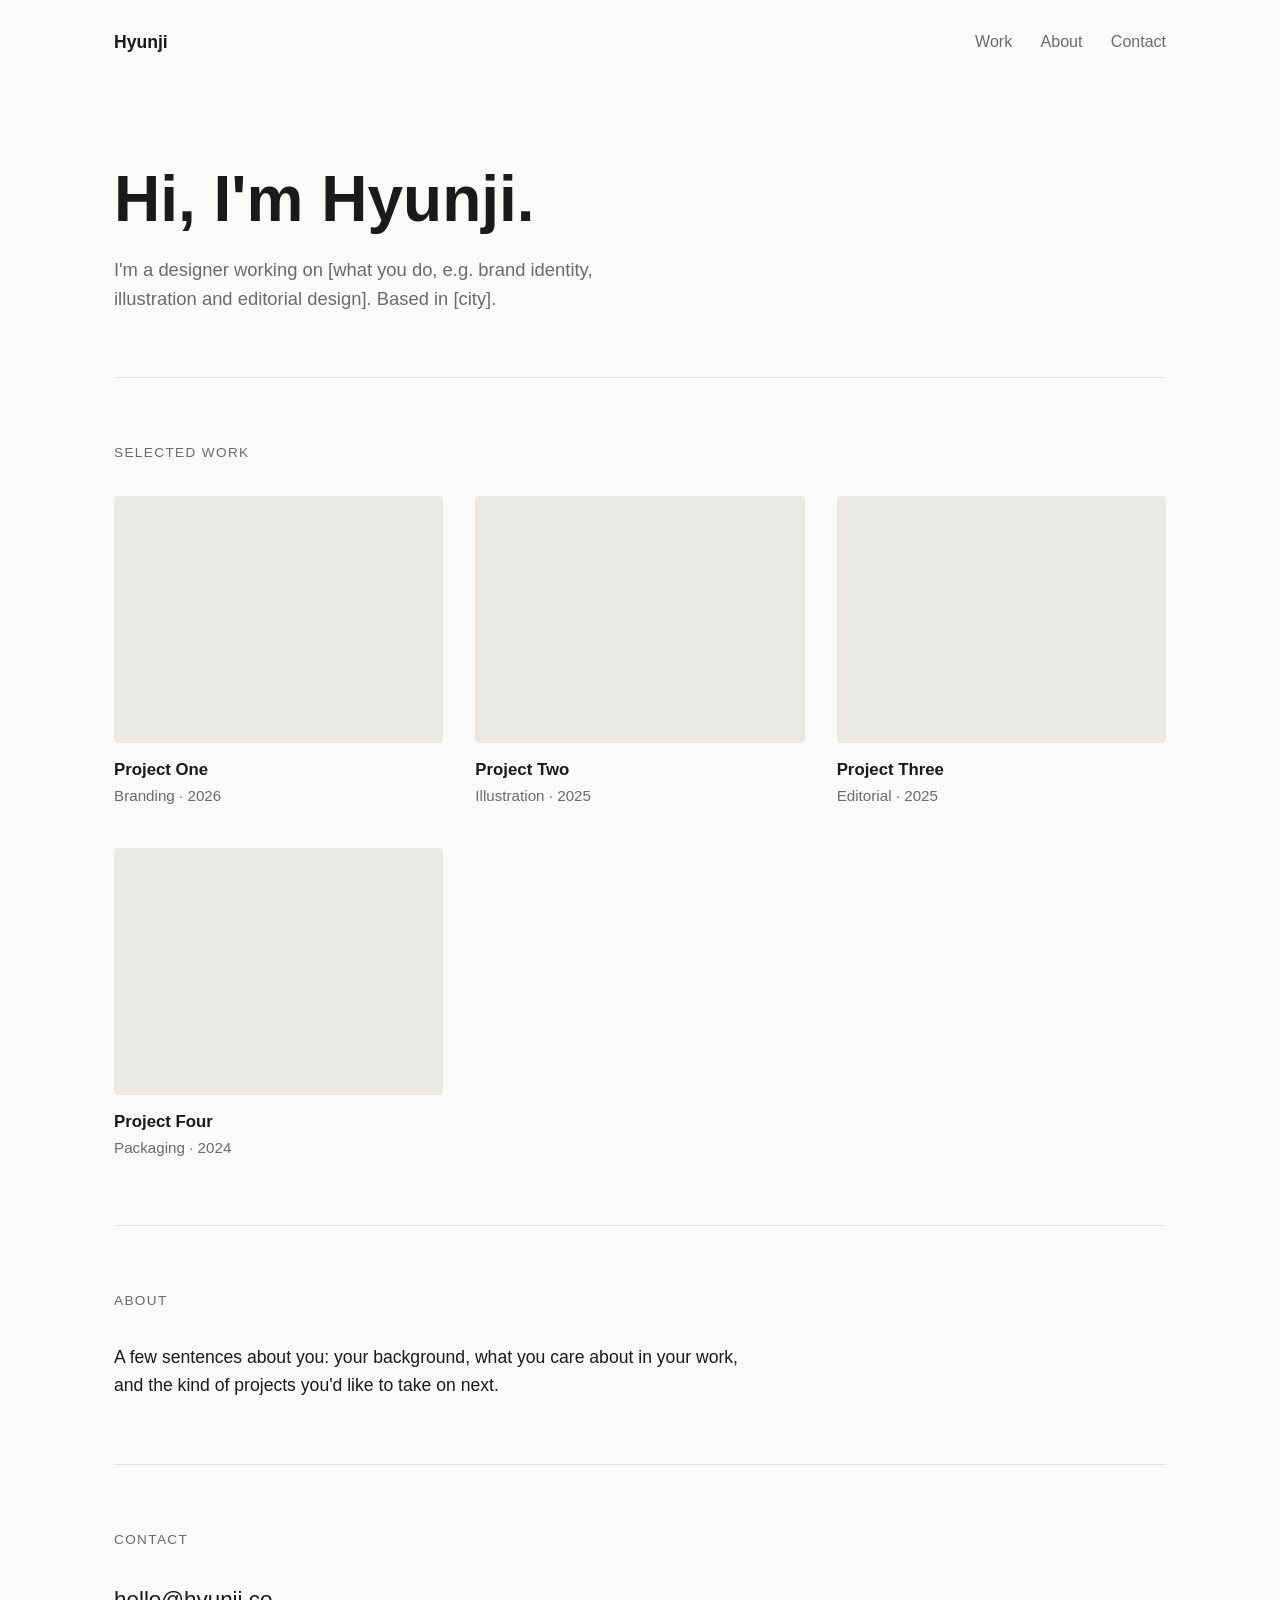
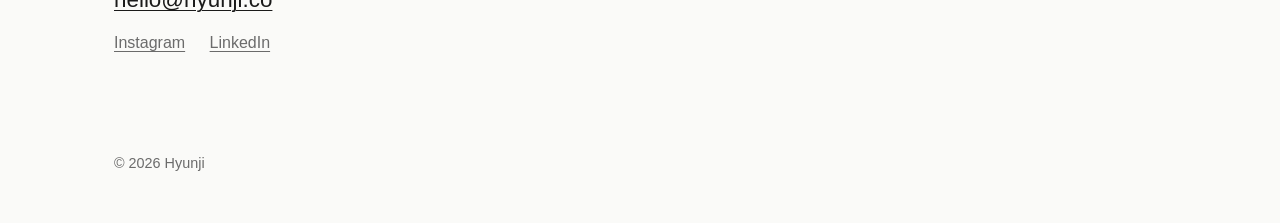
==== index.html @ ef00aecf "starter" ====
<!DOCTYPE html>
<html lang="en">
<head>
  <meta charset="UTF-8">
  <meta name="viewport" content="width=device-width, initial-scale=1.0">
  <title>Hyunji — Portfolio</title>
  <meta name="description" content="Portfolio of Hyunji, designer.">
  <link rel="stylesheet" href="style.css">
</head>
<body>

  <header class="site-header">
    <a href="#" class="logo">Hyunji</a>
    <nav>
      <a href="#work">Work</a>
      <a href="#about">About</a>
      <a href="#contact">Contact</a>
    </nav>
  </header>

  <main>
    <section class="intro">
      <h1>Hi, I'm Hyunji.</h1>
      <p>I'm a designer working on [what you do, e.g. brand identity, illustration and editorial design]. Based in [city].</p>
    </section>

    <section id="work" class="work">
      <h2>Selected work</h2>
      <div class="grid">
        <!--
          To add a project image: put the file in the images folder,
          then replace <div class="thumb"></div> with:
          <img class="thumb" src="images/your-file.jpg" alt="Short description">
        -->
        <article class="project">
          <div class="thumb"></div>
          <h3>Project One</h3>
          <p>Branding · 2026</p>
        </article>
        <article class="project">
          <div class="thumb"></div>
          <h3>Project Two</h3>
          <p>Illustration · 2025</p>
        </article>
        <article class="project">
          <div class="thumb"></div>
          <h3>Project Three</h3>
          <p>Editorial · 2025</p>
        </article>
        <article class="project">
          <div class="thumb"></div>
          <h3>Project Four</h3>
          <p>Packaging · 2024</p>
        </article>
      </div>
    </section>

    <section id="about" class="about">
      <h2>About</h2>
      <p>A few sentences about you: your background, what you care about in your work, and the kind of projects you'd like to take on next.</p>
    </section>

    <section id="contact" class="contact">
      <h2>Contact</h2>
      <p><a href="mailto:hello@hyunji.co">hello@hyunji.co</a></p>
      <p class="links">
        <a href="https://www.instagram.com/">Instagram</a>
        <a href="https://www.linkedin.com/">LinkedIn</a>
      </p>
    </section>
  </main>

  <footer class="site-footer">
    <p>© 2026 Hyunji</p>
  </footer>

</body>
</html>
---- style.css ----
/* ---- Colors: change these to restyle the whole site ---- */
:root {
  --text: #1a1a1a;
  --muted: #6b6b6b;
  --bg: #fafaf8;
  --line: #e4e4e0;
}

* { box-sizing: border-box; margin: 0; padding: 0; }

body {
  font-family: -apple-system, BlinkMacSystemFont, "Helvetica Neue", Arial, sans-serif;
  color: var(--text);
  background: var(--bg);
  line-height: 1.6;
}

a { color: inherit; }

main, .site-header, .site-footer {
  max-width: 1100px;
  margin: 0 auto;
  padding-left: 24px;
  padding-right: 24px;
}

/* ---- Header ---- */
.site-header {
  display: flex;
  justify-content: space-between;
  align-items: center;
  padding-top: 28px;
  padding-bottom: 28px;
}
.logo { font-weight: 600; text-decoration: none; font-size: 1.1rem; }
nav a { margin-left: 24px; text-decoration: none; color: var(--muted); }
nav a:hover { color: var(--text); }

/* ---- Sections ---- */
section { padding: 64px 0; border-top: 1px solid var(--line); }
.intro { border-top: none; padding-top: 80px; }
.intro h1 { font-size: clamp(2.2rem, 6vw, 4rem); font-weight: 600; line-height: 1.1; }
.intro p { margin-top: 20px; max-width: 560px; font-size: 1.15rem; color: var(--muted); }
h2 {
  font-size: 0.85rem;
  text-transform: uppercase;
  letter-spacing: 0.1em;
  color: var(--muted);
  margin-bottom: 32px;
  font-weight: 500;
}

/* ---- Project grid ---- */
.grid {
  display: grid;
  grid-template-columns: repeat(auto-fill, minmax(300px, 1fr));
  gap: 40px 32px;
}
.thumb {
  display: block;
  width: 100%;
  aspect-ratio: 4 / 3;
  object-fit: cover;
  background: #e9e8e3;
  border-radius: 4px;
  transition: opacity 0.2s;
}
.project:hover .thumb { opacity: 0.85; }
.project h3 { margin-top: 14px; font-size: 1.05rem; font-weight: 600; }
.project p { color: var(--muted); font-size: 0.95rem; }

/* ---- About & contact ---- */
.about p { max-width: 640px; font-size: 1.1rem; }
.contact a { text-decoration-thickness: 1px; text-underline-offset: 3px; }
.contact p:first-of-type { font-size: 1.4rem; }
.links { margin-top: 12px; }
.links a { margin-right: 20px; color: var(--muted); }

/* ---- Footer ---- */
.site-footer { padding-top: 32px; padding-bottom: 48px; color: var(--muted); font-size: 0.9rem; }

/* ---- Phones ---- */
@media (max-width: 600px) {
  nav a { margin-left: 16px; }
  section { padding: 48px 0; }
}
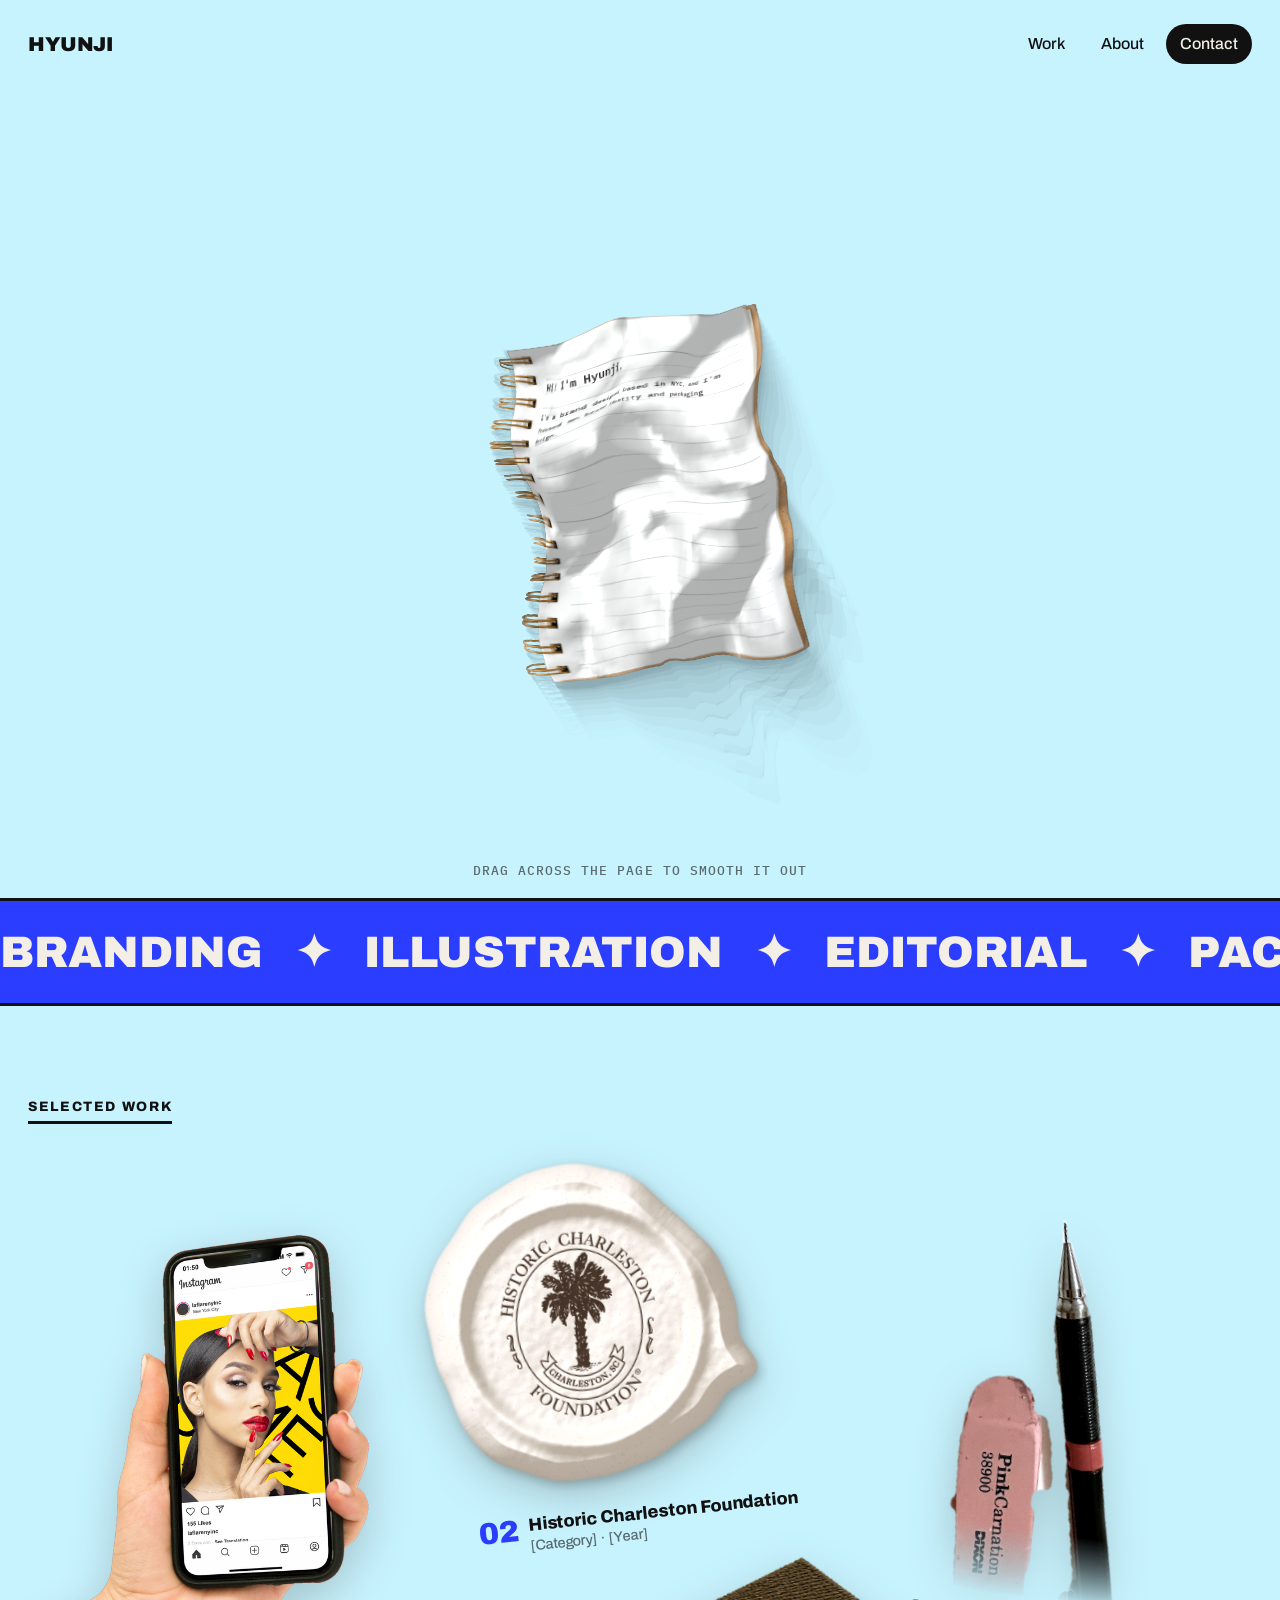
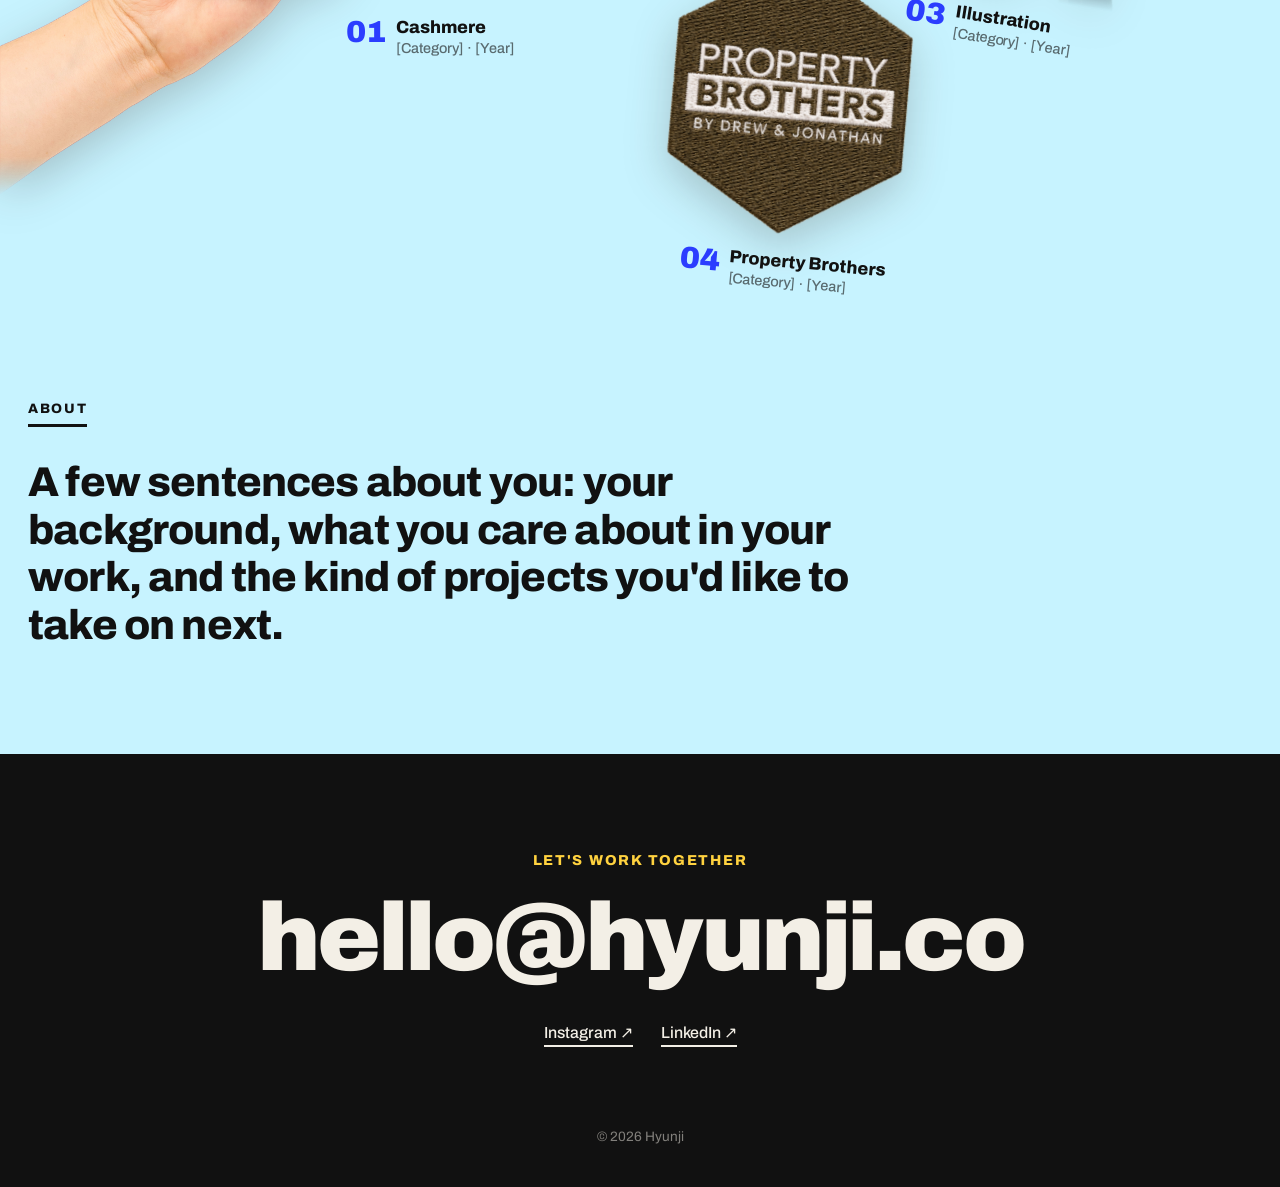
==== commit 4a19e23a: "added notebook" ====
--- a/index.html
+++ b/index.html
@@ -5,6 +5,9 @@
   <meta name="viewport" content="width=device-width, initial-scale=1.0">
   <title>Hyunji — Portfolio</title>
   <meta name="description" content="Portfolio of Hyunji, designer.">
+  <link rel="preconnect" href="https://fonts.googleapis.com">
+  <link rel="preconnect" href="https://fonts.gstatic.com" crossorigin>
+  <link href="https://fonts.googleapis.com/css2?family=Archivo:wght@400;500;800;900&family=IBM+Plex+Mono:wght@500;600&display=swap" rel="stylesheet">
   <link rel="stylesheet" href="style.css">
 </head>
 <body>
@@ -14,65 +17,75 @@
     <nav>
       <a href="#work">Work</a>
       <a href="#about">About</a>
-      <a href="#contact">Contact</a>
+      <a href="#contact" class="nav-cta">Contact</a>
     </nav>
   </header>
 
   <main>
-    <section class="intro">
-      <h1>Hi, I'm Hyunji.</h1>
-      <p>I'm a designer working on [what you do, e.g. brand identity, illustration and editorial design]. Based in [city].</p>
+    <!-- Interactive hero: a crumpled notebook page (hero.js). What it says is set at the top of hero.js. -->
+    <section class="hero" aria-label="Introduction">
+      <h1 class="sr-only">Hi! I'm Hyunji. I'm a brand designer based in NYC, and I'm focused on brand identity and packaging design.</h1>
+      <canvas class="hero-canvas" aria-hidden="true"></canvas>
+      <div class="hero-cursor" aria-hidden="true"><div class="ring"></div><div class="dot"></div></div>
+      <p class="hero-hint" aria-hidden="true"></p>
     </section>
 
+    <!-- Scrolling strip: edit the words to match what you do -->
+    <div class="marquee" aria-hidden="true">
+      <div class="marquee-track">
+        <span>Branding</span><span>✦</span><span>Illustration</span><span>✦</span><span>Editorial</span><span>✦</span><span>Packaging</span><span>✦</span>
+        <span>Branding</span><span>✦</span><span>Illustration</span><span>✦</span><span>Editorial</span><span>✦</span><span>Packaging</span><span>✦</span>
+      </div>
+    </div>
+
+    <!-- Projects: free-floating layout.
+         Each piece is positioned in style.css (.p-cashmere, .p-hc, .p-illustration, .p-pb).
+         To swap an image, change its src below. Transparent PNGs look best. -->
     <section id="work" class="work">
-      <h2>Selected work</h2>
-      <div class="grid">
-        <!--
-          To add a project image: put the file in the images folder,
-          then replace <div class="thumb"></div> with:
-          <img class="thumb" src="images/your-file.jpg" alt="Short description">
-        -->
-        <article class="project">
-          <div class="thumb"></div>
-          <h3>Project One</h3>
-          <p>Branding · 2026</p>
-        </article>
-        <article class="project">
-          <div class="thumb"></div>
-          <h3>Project Two</h3>
-          <p>Illustration · 2025</p>
-        </article>
-        <article class="project">
-          <div class="thumb"></div>
-          <h3>Project Three</h3>
-          <p>Editorial · 2025</p>
-        </article>
-        <article class="project">
-          <div class="thumb"></div>
-          <h3>Project Four</h3>
-          <p>Packaging · 2024</p>
-        </article>
+      <h2 class="section-title">Selected work</h2>
+      <div class="float-field">
+
+        <a class="piece p-cashmere" href="#">
+          <img src="images/cashmere.png" alt="Cashmere: hand holding a phone showing an Instagram post">
+          <span class="caption"><span class="num">01</span><span class="title">Cashmere</span><span class="meta">[Category] · [Year]</span></span>
+        </a>
+
+        <a class="piece p-hc" href="#">
+          <img src="images/hc_seal.png" alt="Historic Charleston Foundation logo stamped in an ivory wax seal">
+          <span class="caption"><span class="num">02</span><span class="title">Historic Charleston Foundation</span><span class="meta">[Category] · [Year]</span></span>
+        </a>
+
+        <a class="piece p-illustration" href="#">
+          <img src="images/illustration.png" alt="Mechanical pencil and pink eraser">
+          <span class="caption"><span class="num">03</span><span class="title">Illustration</span><span class="meta">[Category] · [Year]</span></span>
+        </a>
+
+        <a class="piece p-pb" href="#">
+          <img src="images/pb.png" alt="Property Brothers embroidered patch">
+          <span class="caption"><span class="num">04</span><span class="title">Property Brothers</span><span class="meta">[Category] · [Year]</span></span>
+        </a>
+
       </div>
     </section>
 
+    <!-- About -->
     <section id="about" class="about">
-      <h2>About</h2>
-      <p>A few sentences about you: your background, what you care about in your work, and the kind of projects you'd like to take on next.</p>
-    </section>
-
-    <section id="contact" class="contact">
-      <h2>Contact</h2>
-      <p><a href="mailto:hello@hyunji.co">hello@hyunji.co</a></p>
-      <p class="links">
-        <a href="https://www.instagram.com/">Instagram</a>
-        <a href="https://www.linkedin.com/">LinkedIn</a>
-      </p>
+      <h2 class="section-title">About</h2>
+      <p class="about-lead">A few sentences about you: your background, what you care about in your work, and the kind of projects you'd like to take on next.</p>
     </section>
   </main>
 
-  <footer class="site-footer">
-    <p>© 2026 Hyunji</p>
-  </footer>
+  <!-- Contact -->
+  <section id="contact" class="contact">
+    <p class="contact-kicker">Let's work together</p>
+    <a class="contact-email" href="mailto:hello@hyunji.co">hello@hyunji.co</a>
+    <p class="links">
+      <a href="https://www.instagram.com/">Instagram ↗</a>
+      <a href="https://www.linkedin.com/">LinkedIn ↗</a>
+    </p>
+    <p class="copyright">© 2026 Hyunji</p>
+  </section>
 
+  <script src="hero.js" defer></script>
 </body>
 </html>
--- a/style.css
+++ b/style.css
@@ -1,27 +1,32 @@
 /* ---- Colors: change these to restyle the whole site ---- */
 :root {
-  --text: #1a1a1a;
-  --muted: #6b6b6b;
-  --bg: #fafaf8;
-  --line: #e4e4e0;
+  --ink: #111111;      /* text and borders */
+  --bg: #c7f3ff;       /* page background */
+  --paper: #f3efe6;    /* light text on dark areas */
+  --accent: #2b3dff;   /* main color (electric blue) */
+  --pop1: #ff5a36;     /* project placeholder colors */
+  --pop2: #ffd23f;
+  --pop3: #2b3dff;
+  --pop4: #ff9ecf;
 }
 
 * { box-sizing: border-box; margin: 0; padding: 0; }
 
 body {
-  font-family: -apple-system, BlinkMacSystemFont, "Helvetica Neue", Arial, sans-serif;
-  color: var(--text);
+  overflow-x: hidden;
+  font-family: "Archivo", "Helvetica Neue", Arial, sans-serif;
+  color: var(--ink);
   background: var(--bg);
-  line-height: 1.6;
+  line-height: 1.5;
 }
 
 a { color: inherit; }
 
-main, .site-header, .site-footer {
-  max-width: 1100px;
+main, .site-header {
+  max-width: 1280px;
   margin: 0 auto;
-  padding-left: 24px;
-  padding-right: 24px;
+  padding-left: 28px;
+  padding-right: 28px;
 }
 
 /* ---- Header ---- */
@@ -29,58 +34,264 @@
   display: flex;
   justify-content: space-between;
   align-items: center;
-  padding-top: 28px;
-  padding-bottom: 28px;
-}
-.logo { font-weight: 600; text-decoration: none; font-size: 1.1rem; }
-nav a { margin-left: 24px; text-decoration: none; color: var(--muted); }
-nav a:hover { color: var(--text); }
-
-/* ---- Sections ---- */
-section { padding: 64px 0; border-top: 1px solid var(--line); }
-.intro { border-top: none; padding-top: 80px; }
-.intro h1 { font-size: clamp(2.2rem, 6vw, 4rem); font-weight: 600; line-height: 1.1; }
-.intro p { margin-top: 20px; max-width: 560px; font-size: 1.15rem; color: var(--muted); }
-h2 {
+  padding-top: 24px;
+  padding-bottom: 24px;
+}
+.logo {
+  font-weight: 900;
+  font-size: 1.25rem;
+  text-transform: uppercase;
+  text-decoration: none;
+  letter-spacing: -0.02em;
+}
+nav { display: flex; gap: 8px; align-items: center; }
+nav a {
+  text-decoration: none;
+  font-weight: 500;
+  padding: 8px 14px;
+  border-radius: 999px;
+  transition: background 0.15s;
+}
+nav a:hover { background: rgba(0, 0, 0, 0.07); }
+nav .nav-cta { background: var(--ink); color: var(--paper); }
+nav .nav-cta:hover { background: var(--accent); }
+
+/* ---- Interactive hero (hero.js) ---- */
+.hero {
+  position: relative;
+  width: 100vw;
+  margin-left: calc(50% - 50vw);
+  height: calc(100vh - 90px);
+  height: calc(100svh - 90px);
+  min-height: 520px;
+  overflow: hidden;
+  cursor: none;
+  user-select: none;
+  -webkit-user-select: none;
+  touch-action: pan-y;       /* vertical swipes still scroll the page on phones */
+}
+.hero[data-still] { cursor: auto; }
+.hero-canvas { position: absolute; inset: 0; width: 100%; height: 100%; display: block; }
+
+.hero-cursor {
+  position: absolute;
+  left: 0;
+  top: 0;
+  pointer-events: none;
+  z-index: 2;
+  transform: translate(-200px, -200px);
+}
+.hero-cursor .ring {
+  position: absolute;
+  width: var(--ring, 150px);
+  height: var(--ring, 150px);
+  margin: calc(var(--ring, 150px) / -2) 0 0 calc(var(--ring, 150px) / -2);
+  border-radius: 50%;
+  border: 1.5px solid rgba(17, 17, 17, 0.35);
+  transition: width .3s, height .3s, margin .3s, border-color .3s, opacity .3s;
+}
+.hero[data-down] .hero-cursor .ring { border-color: rgba(17, 17, 17, 0.7); }
+.hero[data-look="flat"] .hero-cursor .ring {
+  width: 44px; height: 44px; margin: -22px 0 0 -22px;
+  border-color: var(--accent);
+}
+.hero-cursor .dot {
+  position: absolute;
+  width: 6px; height: 6px; margin: -3px 0 0 -3px;
+  border-radius: 50%;
+  background: var(--ink);
+}
+.hero[data-still] .hero-cursor { display: none; }
+@media (hover: none) {
+  .hero-cursor { opacity: 0; transition: opacity .3s; }
+  .hero[data-down] .hero-cursor { opacity: 1; }
+}
+
+.hero-hint {
+  position: absolute;
+  left: 0; right: 0; bottom: 18px;
+  text-align: center;
+  font-family: "IBM Plex Mono", ui-monospace, monospace;
+  font-weight: 500;
+  font-size: 0.8rem;
+  letter-spacing: 0.08em;
+  text-transform: uppercase;
+  opacity: 0.6;
+  pointer-events: none;
+}
+.hero[data-still] .hero-hint { display: none; }
+
+.sr-only {
+  position: absolute; width: 1px; height: 1px; padding: 0; margin: -1px;
+  overflow: hidden; clip: rect(0, 0, 0, 0); white-space: nowrap; border: 0;
+}
+
+/* ---- Scrolling strip ---- */
+.marquee {
+  background: var(--accent);
+  color: var(--paper);
+  overflow: hidden;
+  border-top: 3px solid var(--ink);
+  border-bottom: 3px solid var(--ink);
+  width: 100vw;
+  margin-left: calc(50% - 50vw);
+}
+.marquee-track {
+  display: flex;
+  gap: 32px;
+  width: max-content;
+  padding: 18px 0;
+  font-size: clamp(1.5rem, 4vw, 2.75rem);
+  font-weight: 900;
+  text-transform: uppercase;
+  white-space: nowrap;
+  animation: scroll 22s linear infinite;
+}
+@keyframes scroll {
+  from { transform: translateX(0); }
+  to   { transform: translateX(-50%); }
+}
+@media (prefers-reduced-motion: reduce) {
+  .marquee-track { animation: none; }
+}
+
+/* ---- Section titles ---- */
+.section-title {
   font-size: 0.85rem;
-  text-transform: uppercase;
-  letter-spacing: 0.1em;
-  color: var(--muted);
+  font-weight: 800;
+  text-transform: uppercase;
+  letter-spacing: 0.12em;
   margin-bottom: 32px;
-  font-weight: 500;
-}
-
-/* ---- Project grid ---- */
-.grid {
-  display: grid;
-  grid-template-columns: repeat(auto-fill, minmax(300px, 1fr));
-  gap: 40px 32px;
-}
-.thumb {
+  display: inline-block;
+  border-bottom: 3px solid var(--ink);
+  padding-bottom: 4px;
+}
+
+/* ---- Projects: free-floating layout ---- */
+.work { padding: 88px 0 40px; }
+
+/* The field spans the full window width so Cashmere's arm can enter from the left edge.
+   Positions and sizes are in vw (percent of window width), so the layout scales as one piece. */
+.float-field {
+  position: relative;
+  width: 100vw;
+  margin-left: calc(50% - 50vw);
+  height: 60vw;
+  max-height: 1150px;
+}
+.piece {
+  position: absolute;
+  display: block;
+  text-decoration: none;
+  transform: rotate(var(--tilt, 0deg));
+  transition: transform 0.35s cubic-bezier(.2, .8, .2, 1);
+}
+.piece img {
   display: block;
   width: 100%;
-  aspect-ratio: 4 / 3;
-  object-fit: cover;
-  background: #e9e8e3;
-  border-radius: 4px;
-  transition: opacity 0.2s;
-}
-.project:hover .thumb { opacity: 0.85; }
-.project h3 { margin-top: 14px; font-size: 1.05rem; font-weight: 600; }
-.project p { color: var(--muted); font-size: 0.95rem; }
-
-/* ---- About & contact ---- */
-.about p { max-width: 640px; font-size: 1.1rem; }
-.contact a { text-decoration-thickness: 1px; text-underline-offset: 3px; }
-.contact p:first-of-type { font-size: 1.4rem; }
-.links { margin-top: 12px; }
-.links a { margin-right: 20px; color: var(--muted); }
-
-/* ---- Footer ---- */
-.site-footer { padding-top: 32px; padding-bottom: 48px; color: var(--muted); font-size: 0.9rem; }
+  height: auto;
+  filter: drop-shadow(0 14px 22px rgba(40, 25, 10, 0.22));
+  transition: filter 0.35s;
+}
+.piece:hover {
+  transform: rotate(calc(var(--tilt, 0deg) * 0.3)) translateY(-10px) scale(1.03);
+  z-index: 5;
+}
+.piece:hover img { filter: drop-shadow(0 26px 30px rgba(40, 25, 10, 0.28)); }
+
+.caption {
+  display: grid;
+  grid-template-columns: auto 1fr;
+  column-gap: 10px;
+  margin-top: 14px;
+  white-space: nowrap;
+}
+.caption .num {
+  grid-row: span 2;
+  font-weight: 900;
+  font-size: 1.9rem;
+  line-height: 1;
+  color: var(--accent);
+}
+.caption .title { font-weight: 800; font-size: 1.1rem; line-height: 1.2; }
+.caption .meta { font-weight: 500; font-size: 0.9rem; opacity: 0.6; }
+
+/* Individual placements */
+.p-cashmere { left: 0; top: 6vw; width: 29vw; --tilt: 0deg; }
+.p-cashmere .caption { position: absolute; left: 27vw; top: 30vw; margin: 0; }
+
+.p-hc { left: 33vw; top: 0; width: 27vw; --tilt: -6deg; }
+.p-hc .caption { margin-left: 3vw; }
+
+.p-illustration { left: 75vw; top: 5vw; width: 14vw; --tilt: 9deg; }
+.p-illustration .caption { margin-left: -2vw; }
+
+.p-pb { left: 52vw; top: 31vw; width: 19vw; --tilt: 5deg; }
+.p-pb .caption { margin-left: 2vw; }
+
+/* Phones and small tablets: stack the pieces, alternating sides */
+@media (max-width: 760px) {
+  .float-field {
+    height: auto;
+    max-height: none;
+    display: flex;
+    flex-direction: column;
+    gap: 56px;
+    padding-bottom: 24px;
+  }
+  .piece { position: relative; left: auto; top: auto; }
+  .p-cashmere { width: 68vw; }
+  .p-cashmere .caption { position: static; margin: 14px 0 0 20px; }
+  .p-hc { width: 70vw; align-self: flex-end; margin-right: 6vw; }
+  .p-illustration { width: 36vw; align-self: flex-start; margin-left: 16vw; }
+  .p-pb { width: 52vw; align-self: flex-end; margin-right: 14vw; }
+  .caption { white-space: normal; width: 60vw; }
+  .p-illustration .caption { margin-left: 0; }
+}
+
+/* ---- About ---- */
+.about { padding: 32px 0 104px; }
+.about-lead {
+  max-width: 900px;
+  font-size: clamp(1.5rem, 3.4vw, 2.6rem);
+  font-weight: 800;
+  line-height: 1.15;
+  letter-spacing: -0.02em;
+}
+
+/* ---- Contact ---- */
+.contact {
+  background: var(--ink);
+  color: var(--paper);
+  padding: 96px 28px 40px;
+  text-align: center;
+}
+.contact-kicker {
+  font-weight: 800;
+  text-transform: uppercase;
+  letter-spacing: 0.12em;
+  font-size: 0.9rem;
+  color: var(--pop2);
+}
+.contact-email {
+  display: inline-block;
+  margin-top: 16px;
+  font-size: clamp(2rem, 7.5vw, 6rem);
+  font-weight: 900;
+  letter-spacing: -0.04em;
+  text-decoration: none;
+  line-height: 1.05;
+  word-break: break-word;
+  transition: color 0.15s;
+}
+.contact-email:hover { color: var(--pop1); }
+.links { margin-top: 32px; display: flex; gap: 28px; justify-content: center; }
+.links a { font-weight: 500; text-decoration: none; border-bottom: 2px solid currentColor; }
+.links a:hover { color: var(--pop2); }
+.copyright { margin-top: 80px; font-size: 0.85rem; opacity: 0.5; }
 
 /* ---- Phones ---- */
 @media (max-width: 600px) {
-  nav a { margin-left: 16px; }
-  section { padding: 48px 0; }
-}
+  main, .site-header { padding-left: 20px; padding-right: 20px; }
+  nav a { padding: 6px 10px; }
+}
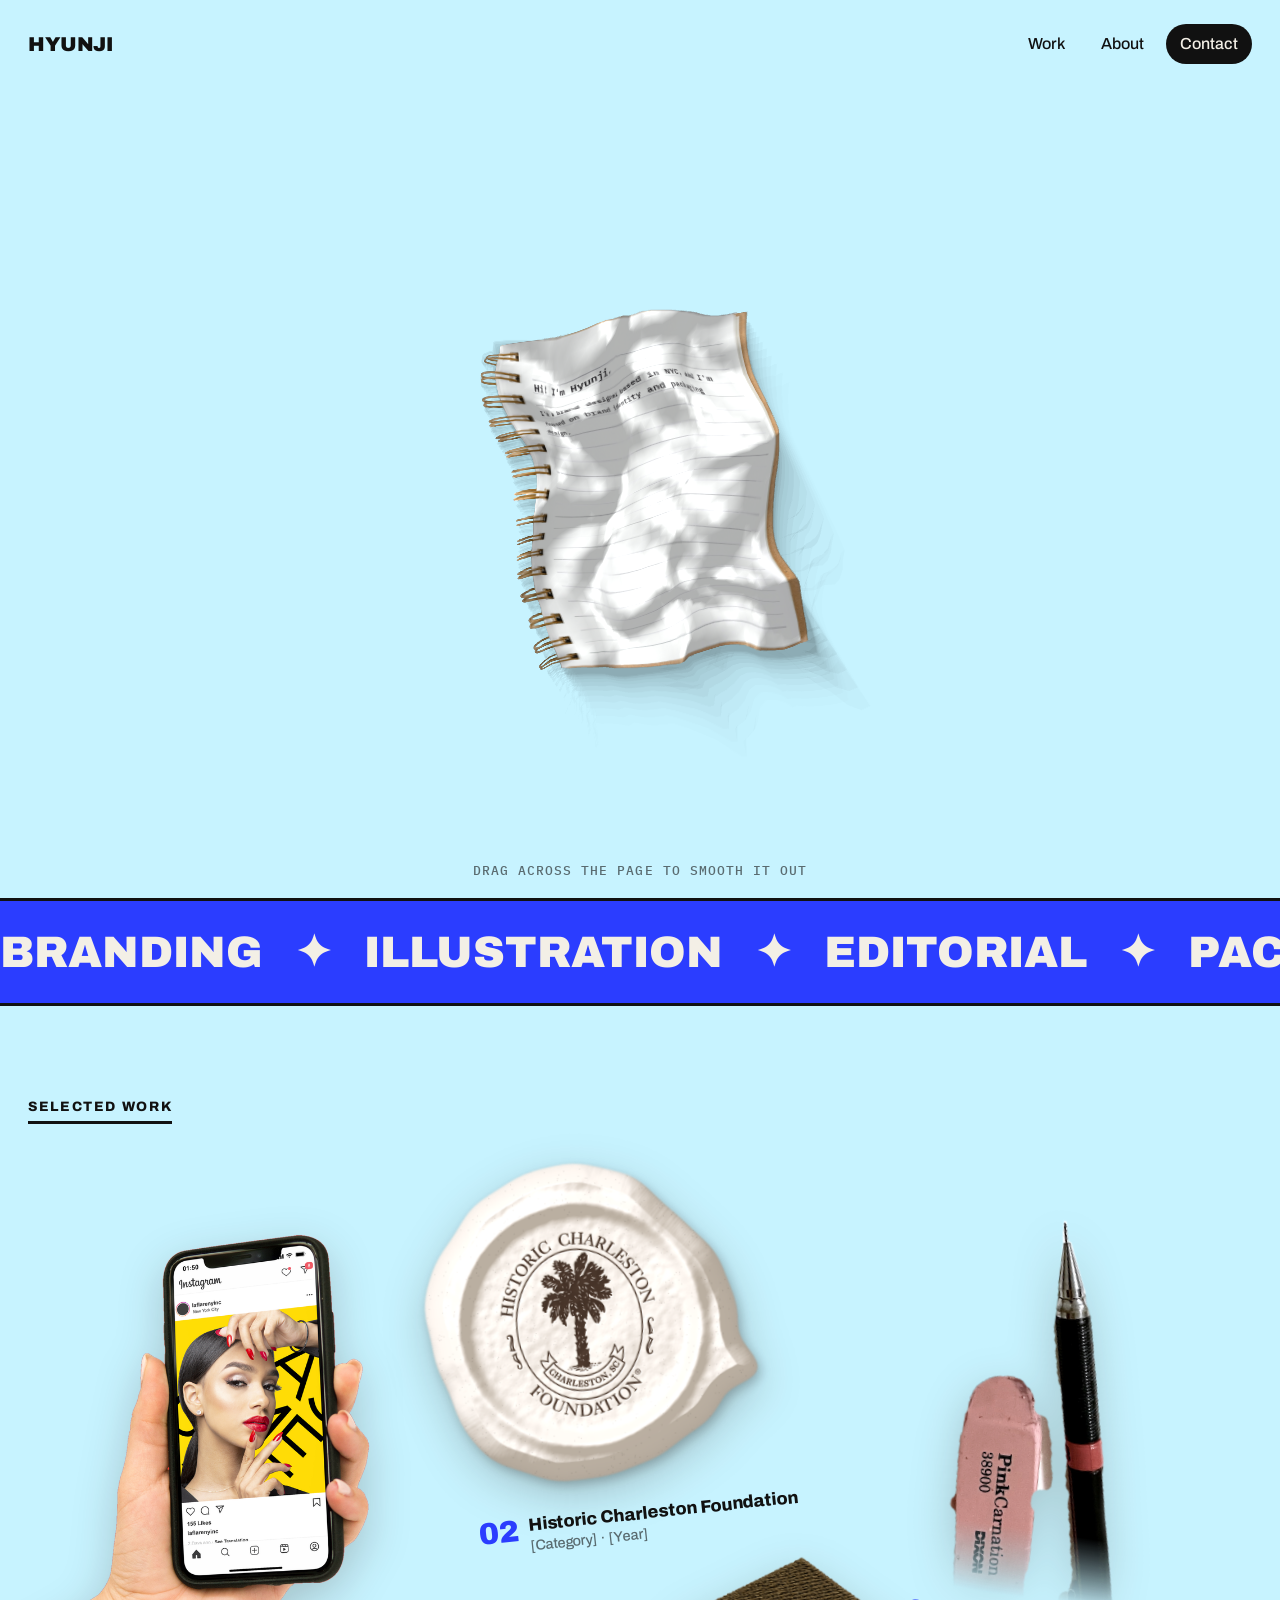
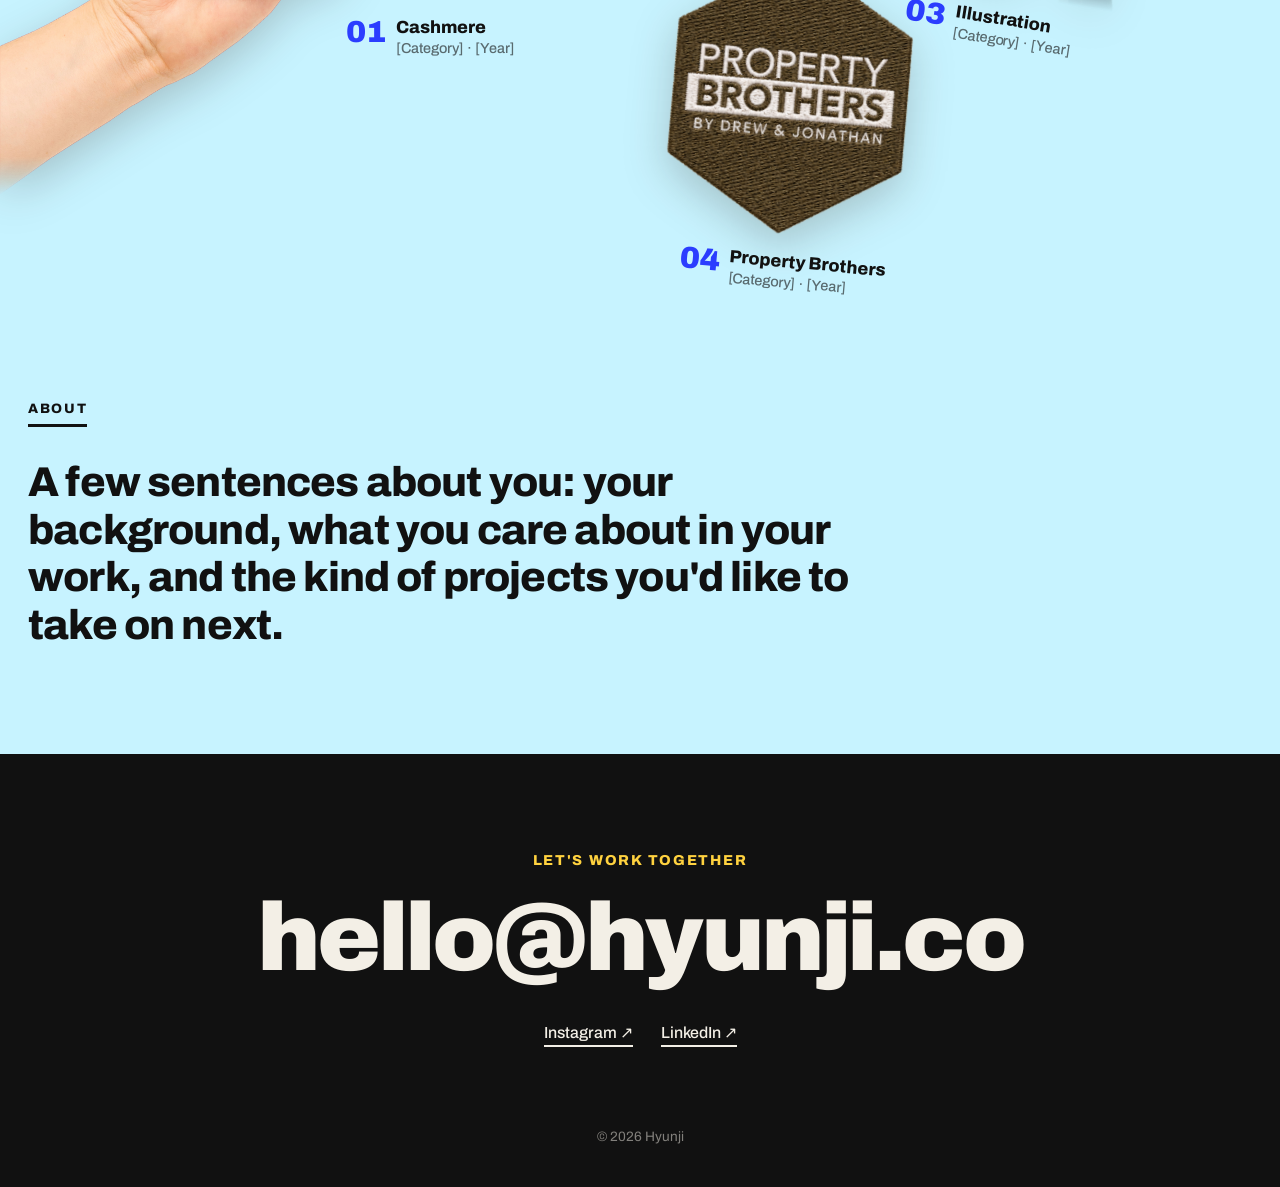
==== commit e3b9d70c: "fix scroll error" ====
--- a/index.html
+++ b/index.html
@@ -8,7 +8,7 @@
   <link rel="preconnect" href="https://fonts.googleapis.com">
   <link rel="preconnect" href="https://fonts.gstatic.com" crossorigin>
   <link href="https://fonts.googleapis.com/css2?family=Archivo:wght@400;500;800;900&family=IBM+Plex+Mono:wght@500;600&display=swap" rel="stylesheet">
-  <link rel="stylesheet" href="style.css">
+  <link rel="stylesheet" href="style.css?v=4">
 </head>
 <body>
 
@@ -86,6 +86,6 @@
     <p class="copyright">© 2026 Hyunji</p>
   </section>
 
-  <script src="hero.js" defer></script>
+  <script src="hero.js?v=4" defer></script>
 </body>
 </html>
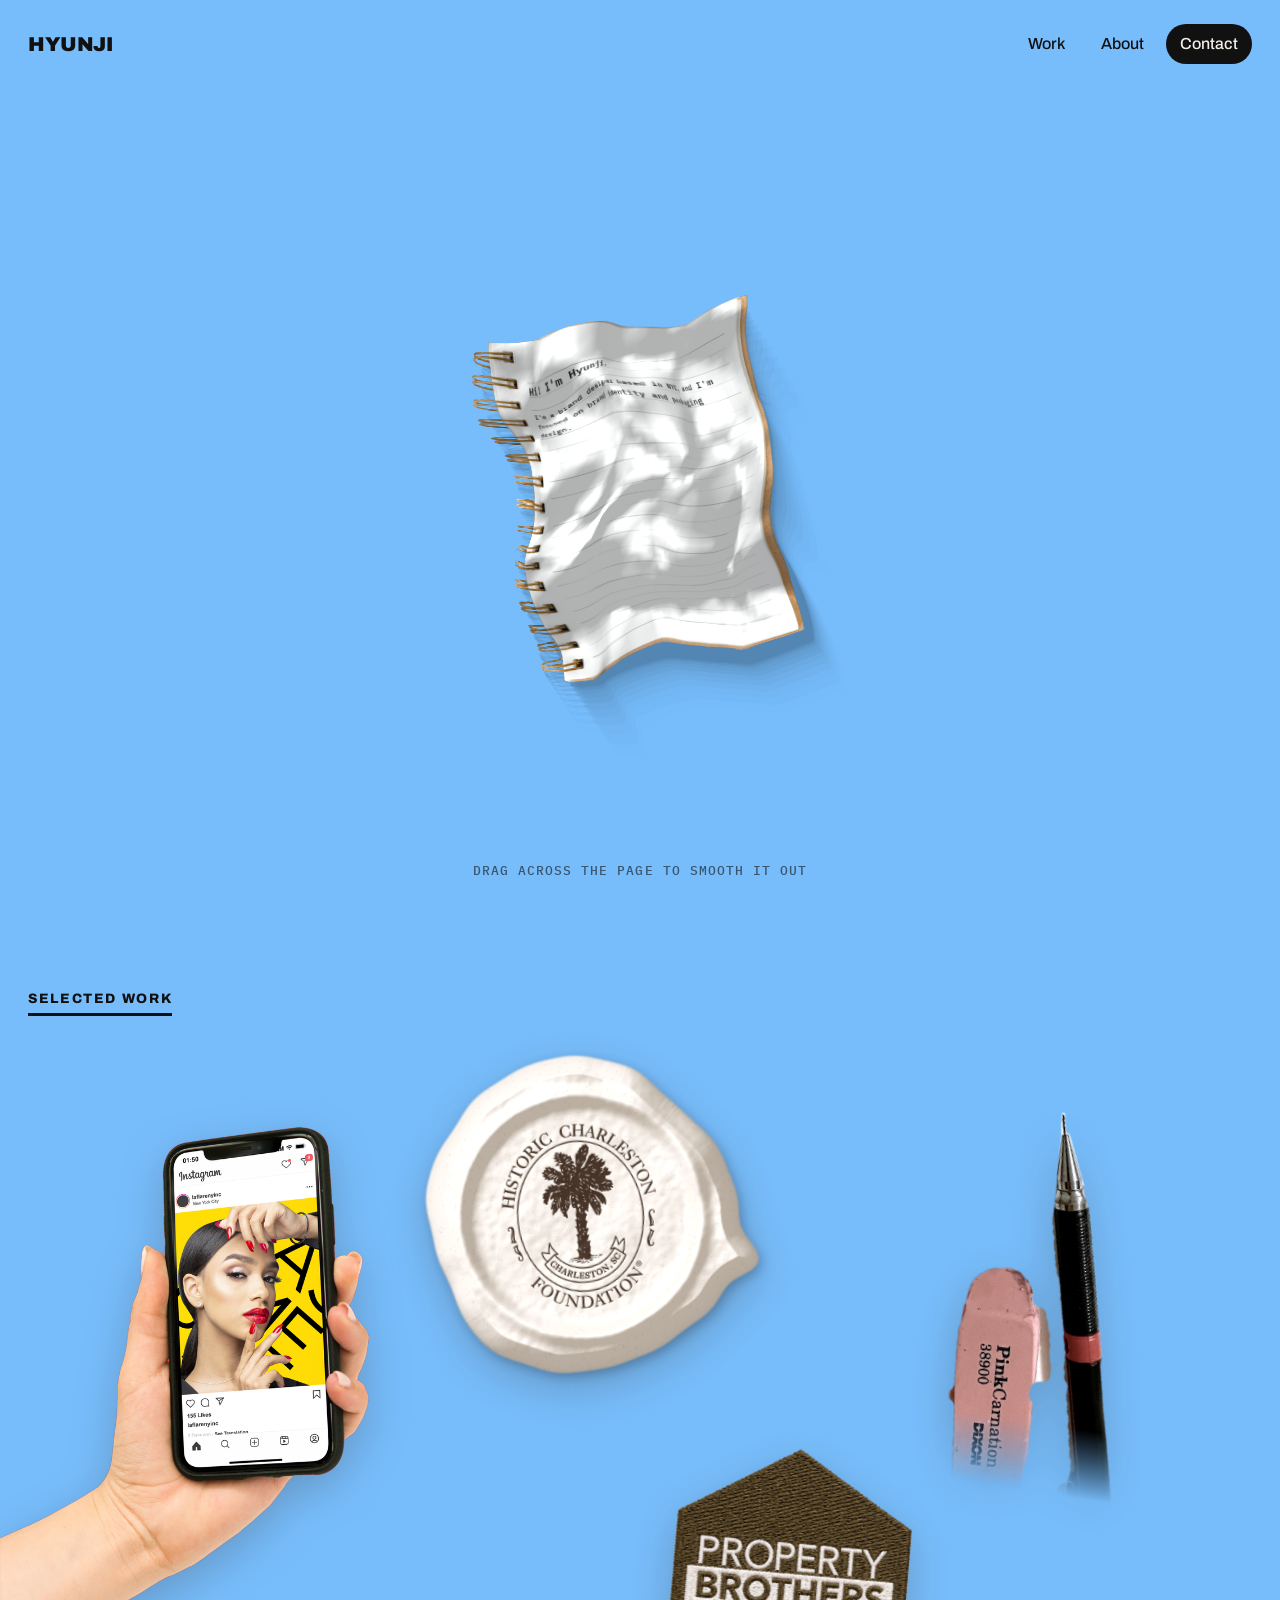
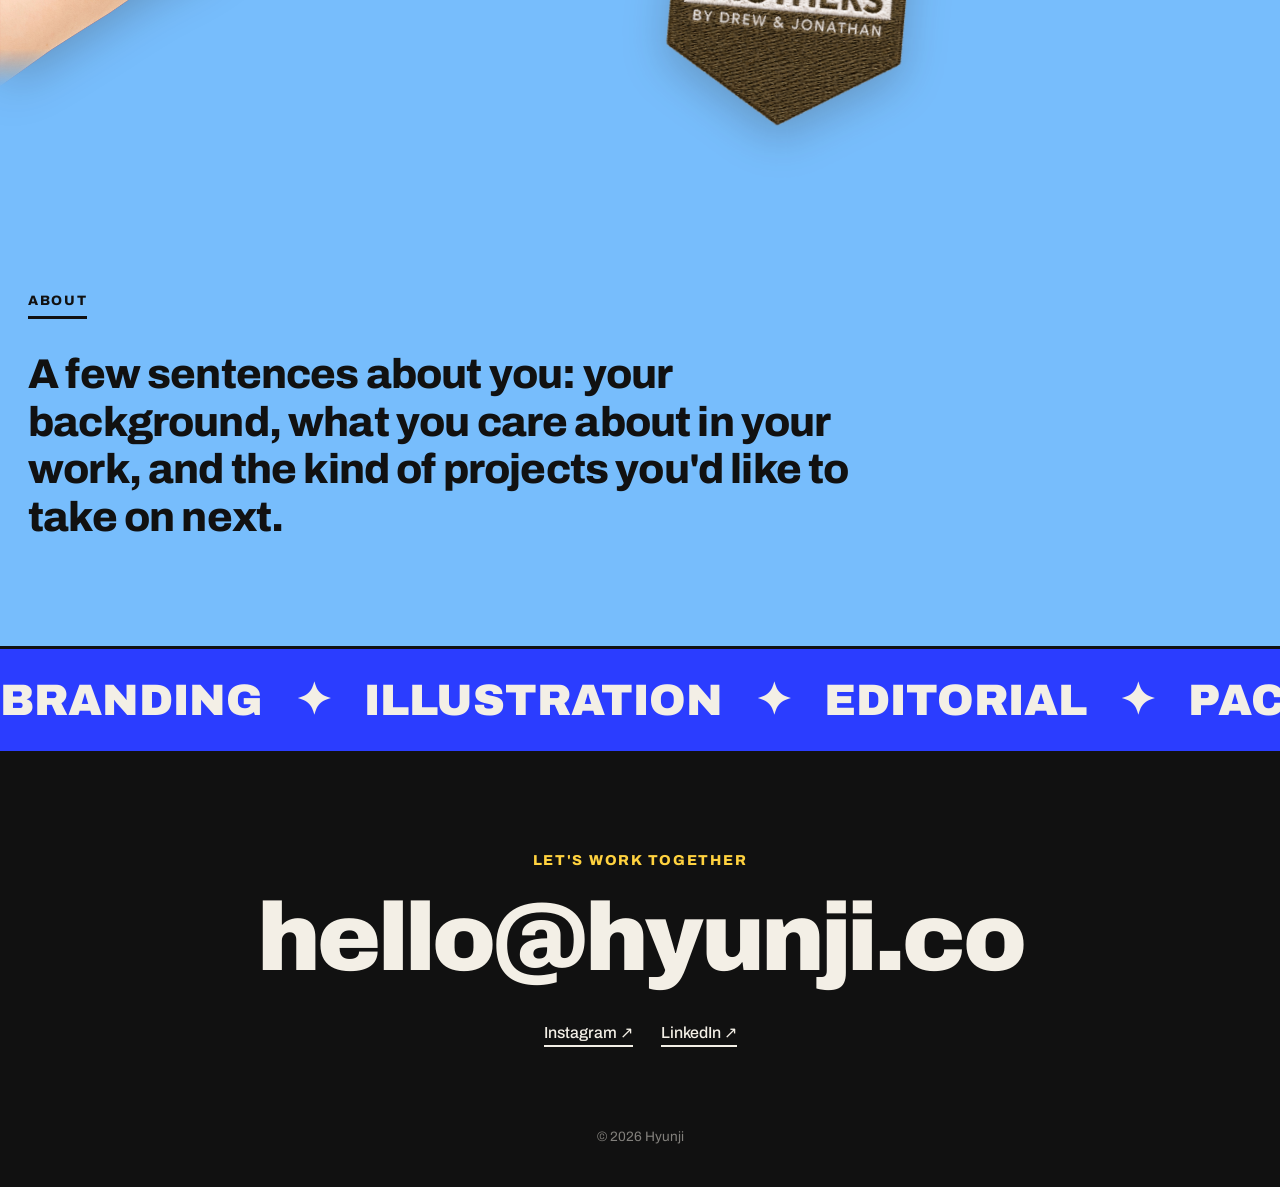
==== commit 88ea432a: "mouse trail" ====
--- a/index.html
+++ b/index.html
@@ -8,7 +8,7 @@
   <link rel="preconnect" href="https://fonts.googleapis.com">
   <link rel="preconnect" href="https://fonts.gstatic.com" crossorigin>
   <link href="https://fonts.googleapis.com/css2?family=Archivo:wght@400;500;800;900&family=IBM+Plex+Mono:wght@500;600&display=swap" rel="stylesheet">
-  <link rel="stylesheet" href="style.css?v=4">
+  <link rel="stylesheet" href="style.css?v=6">
 </head>
 <body>
 
@@ -30,14 +30,6 @@
       <p class="hero-hint" aria-hidden="true"></p>
     </section>
 
-    <!-- Scrolling strip: edit the words to match what you do -->
-    <div class="marquee" aria-hidden="true">
-      <div class="marquee-track">
-        <span>Branding</span><span>✦</span><span>Illustration</span><span>✦</span><span>Editorial</span><span>✦</span><span>Packaging</span><span>✦</span>
-        <span>Branding</span><span>✦</span><span>Illustration</span><span>✦</span><span>Editorial</span><span>✦</span><span>Packaging</span><span>✦</span>
-      </div>
-    </div>
-
     <!-- Projects: free-floating layout.
          Each piece is positioned in style.css (.p-cashmere, .p-hc, .p-illustration, .p-pb).
          To swap an image, change its src below. Transparent PNGs look best. -->
@@ -47,22 +39,22 @@
 
         <a class="piece p-cashmere" href="#">
           <img src="images/cashmere.png" alt="Cashmere: hand holding a phone showing an Instagram post">
-          <span class="caption"><span class="num">01</span><span class="title">Cashmere</span><span class="meta">[Category] · [Year]</span></span>
+          <span class="caption">Cashmere</span>
         </a>
 
         <a class="piece p-hc" href="#">
           <img src="images/hc_seal.png" alt="Historic Charleston Foundation logo stamped in an ivory wax seal">
-          <span class="caption"><span class="num">02</span><span class="title">Historic Charleston Foundation</span><span class="meta">[Category] · [Year]</span></span>
+          <span class="caption">Historic Charleston Foundation</span>
         </a>
 
         <a class="piece p-illustration" href="#">
           <img src="images/illustration.png" alt="Mechanical pencil and pink eraser">
-          <span class="caption"><span class="num">03</span><span class="title">Illustration</span><span class="meta">[Category] · [Year]</span></span>
+          <span class="caption">Illustration</span>
         </a>
 
         <a class="piece p-pb" href="#">
           <img src="images/pb.png" alt="Property Brothers embroidered patch">
-          <span class="caption"><span class="num">04</span><span class="title">Property Brothers</span><span class="meta">[Category] · [Year]</span></span>
+          <span class="caption">Property Brothers</span>
         </a>
 
       </div>
@@ -75,6 +67,15 @@
     </section>
   </main>
 
+    <!-- Scrolling strip: edit the words to match what you do -->
+    <div class="marquee" aria-hidden="true">
+      <div class="marquee-track">
+        <span>Branding</span><span>✦</span><span>Illustration</span><span>✦</span><span>Editorial</span><span>✦</span><span>Packaging</span><span>✦</span>
+        <span>Branding</span><span>✦</span><span>Illustration</span><span>✦</span><span>Editorial</span><span>✦</span><span>Packaging</span><span>✦</span>
+      </div>
+    </div>
+
+
   <!-- Contact -->
   <section id="contact" class="contact">
     <p class="contact-kicker">Let's work together</p>
@@ -86,6 +87,7 @@
     <p class="copyright">© 2026 Hyunji</p>
   </section>
 
-  <script src="hero.js?v=4" defer></script>
+  <script src="hero.js?v=6" defer></script>
+  <script src="trail.js?v=6" defer></script>
 </body>
 </html>
--- a/style.css
+++ b/style.css
@@ -1,7 +1,7 @@
 /* ---- Colors: change these to restyle the whole site ---- */
 :root {
   --ink: #111111;      /* text and borders */
-  --bg: #c7f3ff;       /* page background */
+  --bg: #77bdfc;       /* page background */
   --paper: #f3efe6;    /* light text on dark areas */
   --accent: #2b3dff;   /* main color (electric blue) */
   --pop1: #ff5a36;     /* project placeholder colors */
@@ -199,22 +199,26 @@
 }
 .piece:hover img { filter: drop-shadow(0 26px 30px rgba(40, 25, 10, 0.28)); }
 
+/* project title: hidden until the thumbnail is hovered */
 .caption {
-  display: grid;
-  grid-template-columns: auto 1fr;
-  column-gap: 10px;
+  display: block;
   margin-top: 14px;
   white-space: nowrap;
-}
-.caption .num {
-  grid-row: span 2;
-  font-weight: 900;
-  font-size: 1.9rem;
-  line-height: 1;
-  color: var(--accent);
-}
-.caption .title { font-weight: 800; font-size: 1.1rem; line-height: 1.2; }
-.caption .meta { font-weight: 500; font-size: 0.9rem; opacity: 0.6; }
+  color: #fff;
+  font-weight: 800;
+  font-size: 1.15rem;
+  line-height: 1.2;
+  opacity: 0;
+  transform: translateY(6px);
+  transition: opacity 0.25s, transform 0.25s;
+  pointer-events: none;
+}
+.piece:hover .caption,
+.piece:focus-visible .caption { opacity: 1; transform: none; }
+/* phones and tablets have no hover: always show the titles there */
+@media (hover: none) {
+  .caption { opacity: 1; transform: none; }
+}
 
 /* Individual placements */
 .p-cashmere { left: 0; top: 6vw; width: 29vw; --tilt: 0deg; }
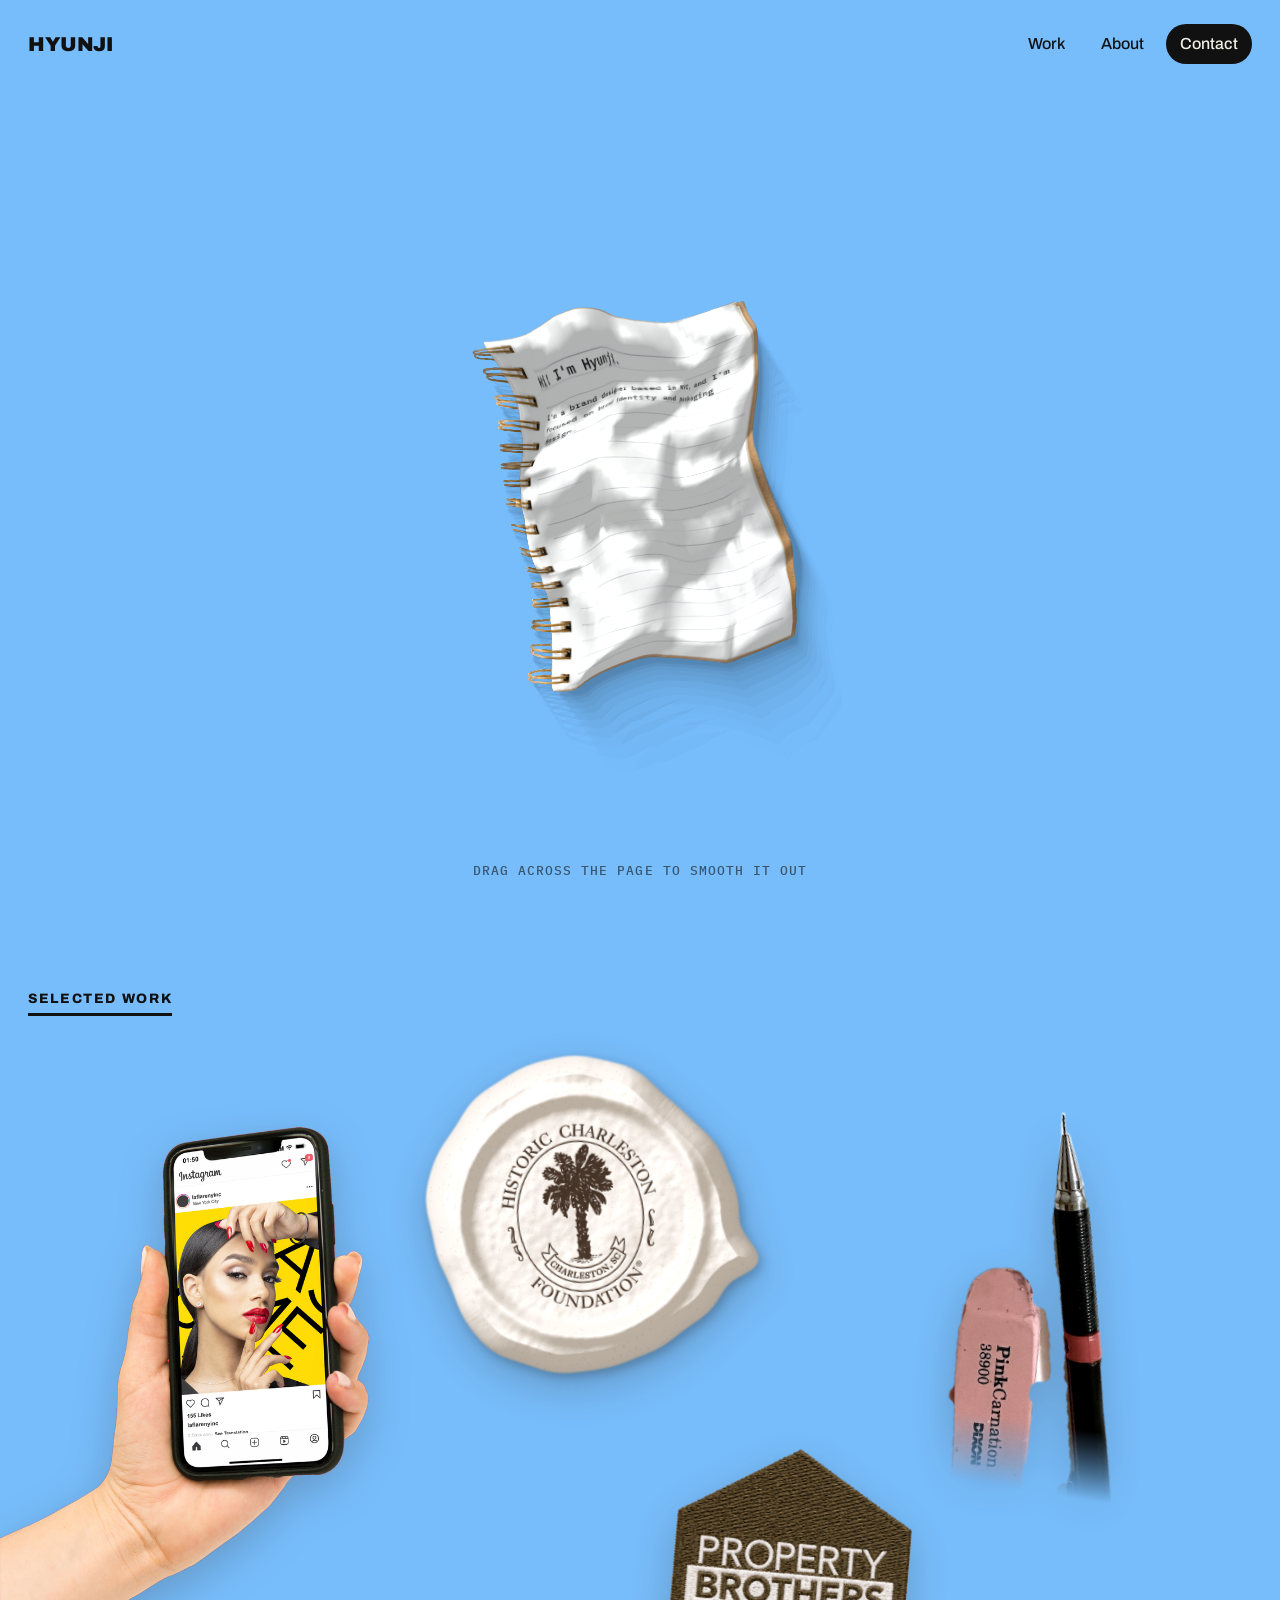
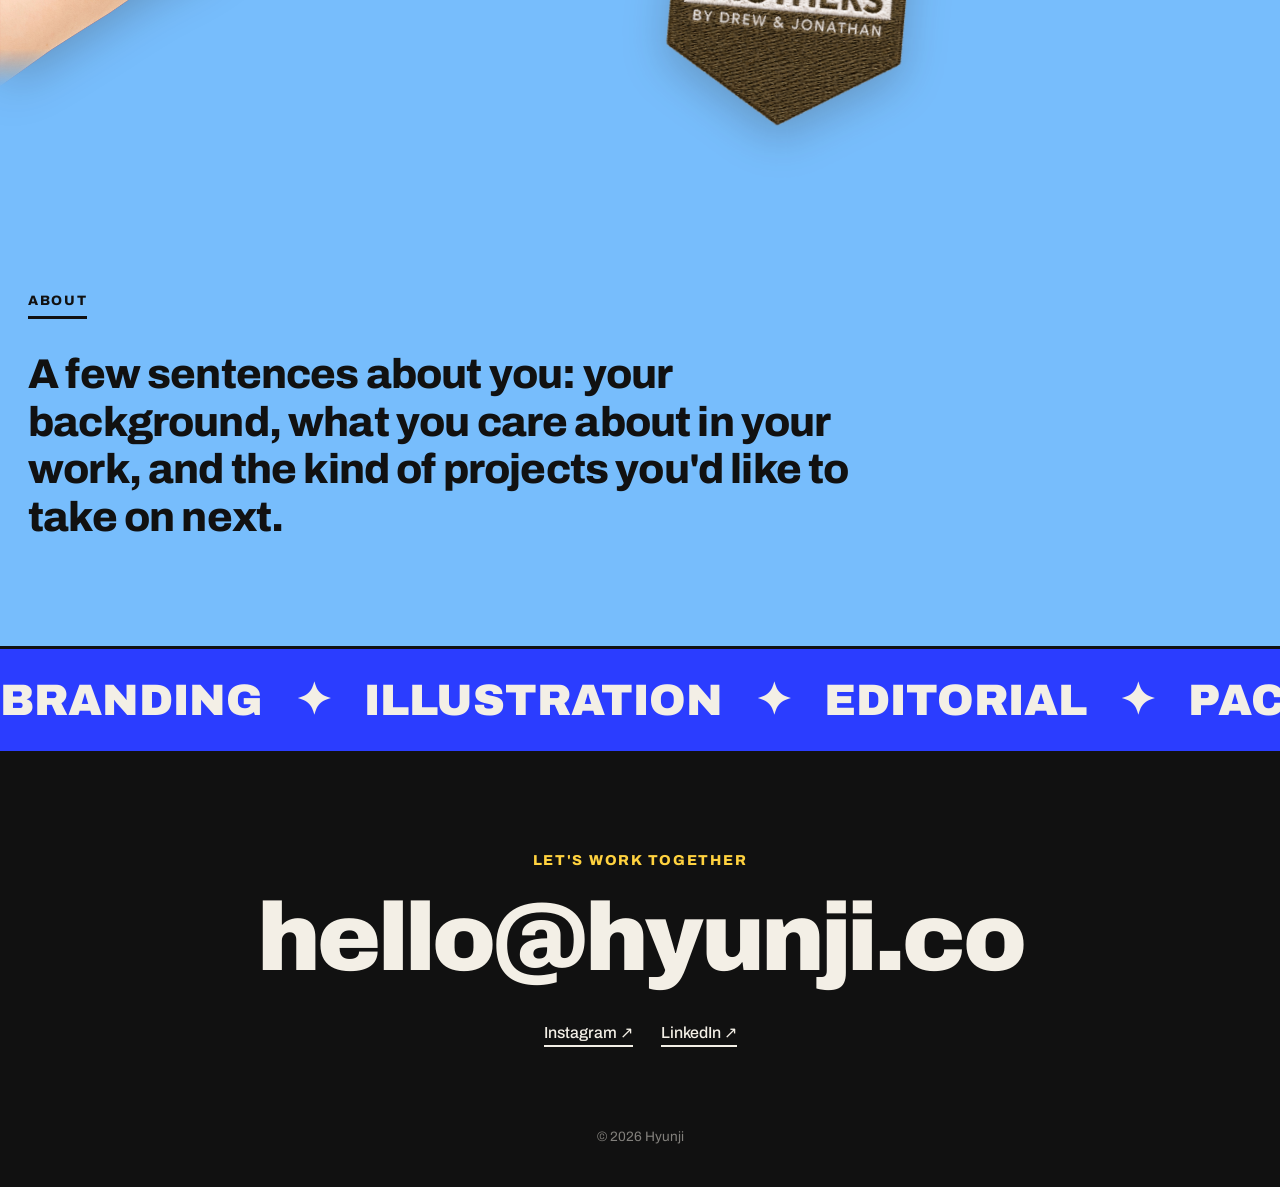
==== commit 4f6e3050: "changed the grid system." ====
--- a/index.html
+++ b/index.html
@@ -8,7 +8,7 @@
   <link rel="preconnect" href="https://fonts.googleapis.com">
   <link rel="preconnect" href="https://fonts.gstatic.com" crossorigin>
   <link href="https://fonts.googleapis.com/css2?family=Archivo:wght@400;500;800;900&family=IBM+Plex+Mono:wght@500;600&display=swap" rel="stylesheet">
-  <link rel="stylesheet" href="style.css?v=6">
+  <link rel="stylesheet" href="style.css?v=7">
 </head>
 <body>
 
@@ -87,7 +87,7 @@
     <p class="copyright">© 2026 Hyunji</p>
   </section>
 
-  <script src="hero.js?v=6" defer></script>
-  <script src="trail.js?v=6" defer></script>
+  <script src="hero.js?v=7" defer></script>
+  <script src="trail.js?v=7" defer></script>
 </body>
 </html>
--- a/style.css
+++ b/style.css
@@ -253,6 +253,73 @@
   .p-illustration .caption { margin-left: 0; }
 }
 
+/* ---- Projects, option B: loose framed grid (index-grid.html) ---- */
+.work-grid { padding-bottom: 120px; }
+.loose-grid {
+  display: grid;
+  grid-template-columns: 1fr 1fr;
+  column-gap: clamp(32px, 5vw, 80px);
+  align-items: start;
+}
+.lg-col { display: flex; flex-direction: column; gap: clamp(80px, 11vw, 160px); }
+.lg-col--right { padding-top: clamp(120px, 16vw, 240px); }   /* the right column starts lower */
+
+.frame { display: block; text-decoration: none; position: relative; }
+.frame-img { display: block; overflow: hidden; background: #e9e4da; }
+.frame-img img {
+  display: block;
+  width: 100%;
+  height: 100%;
+  object-fit: cover;
+  transition: transform 0.6s cubic-bezier(.2, .8, .2, 1);
+}
+.frame:hover .frame-img img { transform: scale(1.04); }
+/* a solid colour frame with a cut-out image centred inside */
+.frame-img--solid { background: #1f3d2b; display: flex; align-items: center; justify-content: center; }
+.frame-img--solid img { width: 72%; height: auto; object-fit: contain; filter: drop-shadow(0 14px 20px rgba(0,0,0,.3)); }
+
+/* title: white, hidden until hover, set sideways under the frame's left edge */
+.frame-title {
+  position: absolute;
+  left: 0;
+  top: 100%;
+  margin-top: 12px;
+  color: #fff;
+  font-weight: 800;
+  font-size: 0.95rem;
+  line-height: 1;
+  white-space: nowrap;
+  writing-mode: vertical-rl;
+  transform: rotate(180deg) translateY(-6px);
+  transform-origin: center;
+  opacity: 0;
+  transition: opacity 0.25s, transform 0.25s;
+  pointer-events: none;
+}
+.frame:hover .frame-title, .frame:focus-visible .frame-title { opacity: 1; transform: rotate(180deg); }
+@media (hover: none) { .frame-title { opacity: 1; transform: rotate(180deg); } }
+
+/* sizes, shapes and nudges: each project a little different for rhythm */
+.g-cashmere { width: 100%; }
+.g-cashmere .frame-img { aspect-ratio: 4 / 5; }
+.g-illustration { width: 56%; margin-left: 30%; }
+.g-illustration .frame-img { aspect-ratio: 560 / 712; }
+.g-hc { width: 84%; margin-left: 8%; }
+.g-hc .frame-img { aspect-ratio: 1 / 1; }
+.g-pb { width: 62%; margin-left: 38%; }
+.g-pb .frame-img { aspect-ratio: 4 / 3; }
+
+/* phones: one column, alternating widths and sides */
+@media (max-width: 760px) {
+  .loose-grid { grid-template-columns: 1fr; }
+  .lg-col { gap: 72px; }
+  .lg-col--right { padding-top: 72px; }
+  .g-cashmere { width: 88%; }
+  .g-illustration { width: 60%; margin-left: 34%; }
+  .g-hc { width: 80%; margin-left: 0; }
+  .g-pb { width: 70%; margin-left: 26%; }
+}
+
 /* ---- About ---- */
 .about { padding: 32px 0 104px; }
 .about-lead {
